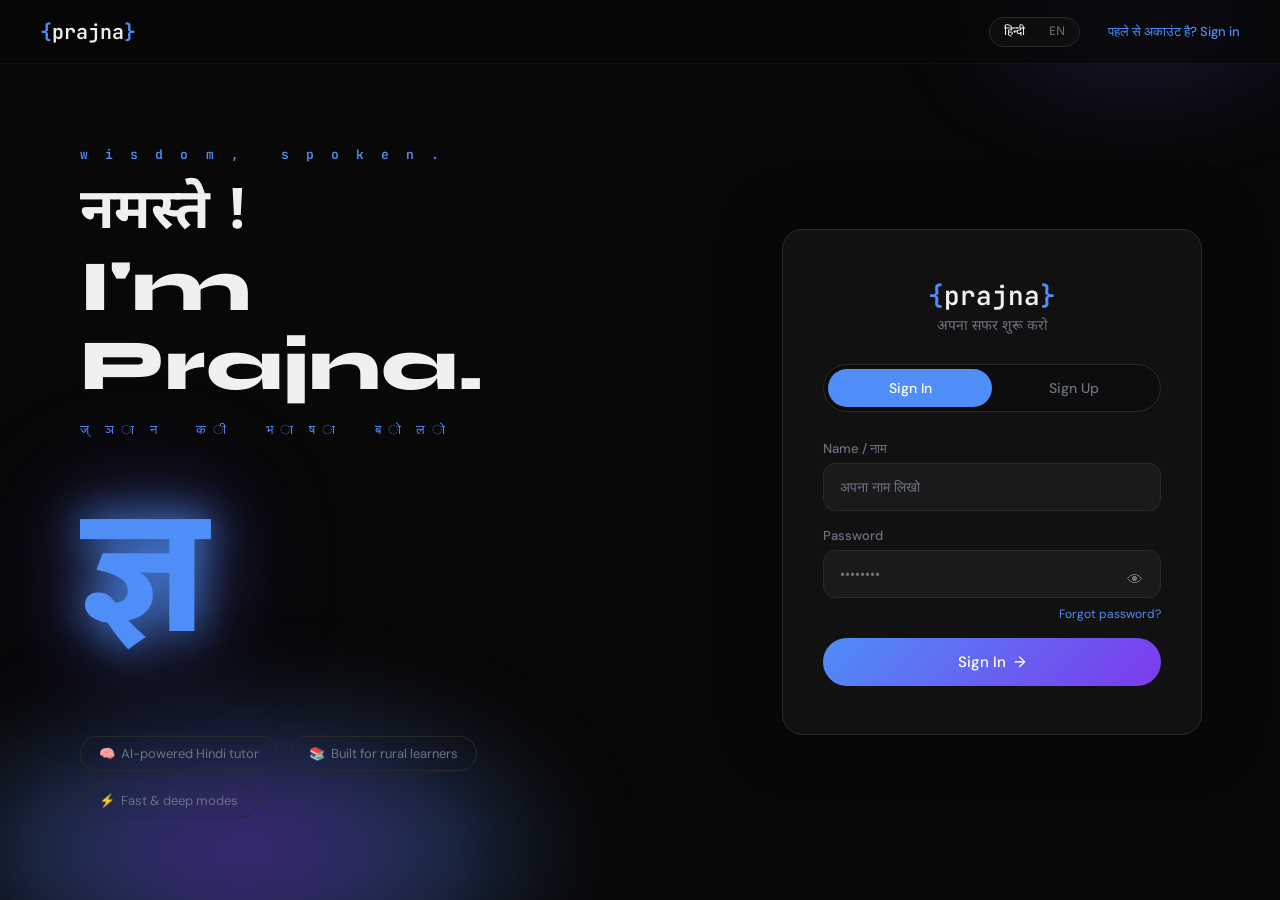
==== frontend/login.html @ 0fa593c0 "refactor: migrate from Streamlit to a Flask backend with a structured modular file system" ====
<!DOCTYPE html>
<html lang="en">
<head>
  <meta charset="UTF-8">
  <meta name="viewport" content="width=device-width, initial-scale=1.0">
  <meta name="description" content="Prajna — AI-powered Hindi tutor. Sign in or create an account to begin your learning journey.">
  <title>Prajna — Sign In</title>
  <link rel="stylesheet" href="css/style.css">
  <link rel="icon" href="data:image/svg+xml,<svg xmlns='http://www.w3.org/2000/svg' viewBox='0 0 100 100'><text y='.9em' font-size='90'>ज्ञ</text></svg>">
</head>
<body>
  <!-- Glow Blobs -->
  <div class="glow-blob"></div>
  <div class="glow-blob-top"></div>

  <!-- Navbar -->
  <nav class="navbar" id="navbar">
    <a href="login.html" class="nav-logo">
      <span class="brace">{</span><span class="name">prajna</span><span class="brace">}</span>
    </a>
    <div class="nav-right">
      <div class="nav-lang" id="navLangToggle">
        <button class="lang-btn active" data-lang="Hindi" onclick="setLanguage('Hindi')">हिन्दी</button>
        <button class="lang-btn" data-lang="English" onclick="setLanguage('English')">EN</button>
        <div class="lang-slider" id="langSlider"></div>
      </div>
      <a href="#" class="nav-link nav-link--ghost" onclick="switchTab('signin')">
        <span data-en="Already have an account?" data-hi="पहले से अकाउंट है?">Already have an account?</span> <span>Sign in</span>
      </a>
    </div>
  </nav>

  <!-- Main -->
  <main class="login-page">
    <!-- LEFT COLUMN -->
    <section class="login-left">
      <p class="hero-label fade-up">w i s d o m ,&nbsp;&nbsp; s p o k e n .</p>

      <div class="hero-heading fade-up">
        <div class="line-hindi">नमस्ते !</div>
        <div class="line-eng">I'm Prajna.</div>
      </div>

      <p class="hero-tagline fade-up">ज् ञ ा न&nbsp;&nbsp; क ी&nbsp;&nbsp; भ ा ष ा&nbsp;&nbsp; ब ो ल ो</p>

      <div class="hero-glyph hero-glyph--login fade-up" aria-hidden="true">ज्ञ</div>

      <div class="feature-pills fade-up" style="margin-top:32px;">
        <span class="feature-pill">🧠&nbsp; AI-powered Hindi tutor</span>
        <span class="feature-pill">📚&nbsp; Built for rural learners</span>
        <span class="feature-pill">⚡&nbsp; Fast &amp; deep modes</span>
      </div>
    </section>

    <!-- RIGHT COLUMN -->
    <section class="login-right">
      <div class="auth-card">
        <!-- Logo -->
        <div class="auth-logo">
          <span class="nav-logo">
            <span class="brace">{</span><span class="name">prajna</span><span class="brace">}</span>
          </span>
        </div>
        <p class="auth-subtitle">अपना सफर शुरू करो</p>

        <!-- Tabs -->
        <div class="tab-switcher" id="tabSwitcher">
          <button class="tab-btn active" data-tab="signin" id="tabSignin" onclick="switchTab('signin')">Sign In</button>
          <button class="tab-btn" data-tab="signup" id="tabSignup" onclick="switchTab('signup')">Sign Up</button>
          <div class="tab-slider" id="tabSlider"></div>
        </div>

        <!-- Sign In Form -->
        <form id="formSignin" class="auth-form" onsubmit="handleSignin(event)">
          <div class="form-group">
            <label for="si-email">Name / नाम</label>
            <input type="text" id="si-email" class="form-input" placeholder="अपना नाम लिखो" required>
            <span class="field-error" id="si-email-err"></span>
          </div>
          <div class="form-group">
            <label for="si-password">Password</label>
            <input type="password" id="si-password" class="form-input" placeholder="••••••••" required>
            <button type="button" class="toggle-pw" onclick="togglePw('si-password',this)">👁</button>
            <span class="field-error" id="si-password-err"></span>
          </div>
          <a href="#" class="forgot-link">Forgot password?</a>

          <button type="submit" class="btn-primary">Sign In&nbsp; →</button>
        </form>

        <!-- Sign Up Form -->
        <form id="formSignup" class="auth-form" style="display:none;" onsubmit="handleSignup(event)">
          <div class="form-group">
            <label for="su-name">Name / नाम</label>
            <input type="text" id="su-name" class="form-input" placeholder="अपना नाम लिखो" required>
            <span class="field-error" id="su-name-err"></span>
          </div>
          <div class="form-group" style="display:none;">
            <label for="su-email">Email</label>
            <input type="text" id="su-email" class="form-input" value="none" required>
            <span class="field-error" id="su-email-err"></span>
          </div>
          <div class="form-group">
            <label for="su-password">Password</label>
            <input type="password" id="su-password" class="form-input" placeholder="••••••••" required>
            <button type="button" class="toggle-pw" onclick="togglePw('su-password',this)">👁</button>
            <span class="field-error" id="su-password-err"></span>
          </div>
          <div class="form-group">
            <label for="su-confirm">Confirm Password</label>
            <input type="password" id="su-confirm" class="form-input" placeholder="••••••••" required>
            <button type="button" class="toggle-pw" onclick="togglePw('su-confirm',this)">👁</button>
            <span class="field-error" id="su-confirm-err"></span>
          </div>

          <button type="submit" class="btn-primary" style="margin-top:8px;">Create Account&nbsp; →</button>
        </form>
      </div>
    </section>
  </main>

  <script src="js/app.js"></script>
</body>
</html>
---- frontend/css/style.css ----
/* ━━━ Google Fonts ━━━ */
@import url('https://fonts.googleapis.com/css2?family=Syne:wght@700;800&family=DM+Sans:wght@400;500&family=JetBrains+Mono:wght@400;600&family=Noto+Sans+Devanagari:wght@400;600;700&display=swap');

/* ━━━ Design Tokens ━━━ */
:root {
  --bg:          #080808;
  --surface:     #111111;
  --surface-2:   #1a1a1a;
  --border:      #2a2a2a;
  --border-glow: rgba(79,142,247,0.3);
  --blue:        #4f8ef7;
  --violet:      #7c3aed;
  --text-head:   #f0f0f0;
  --text-body:   #d1d5db;
  --text-muted:  #6b7280;
  --font-mono:   'JetBrains Mono', monospace;
  --font-head:   'Syne', sans-serif;
  --font-body:   'DM Sans', sans-serif;
  --font-hindi:  'Noto Sans Devanagari', sans-serif;
  --radius-pill: 999px;
  --radius-card: 20px;
  --glow-blue:   0 0 40px rgba(79,142,247,0.5);
  --glow-violet: 0 0 60px rgba(124,58,237,0.4);
}

/* ━━━ Reset ━━━ */
*, *::before, *::after { margin:0; padding:0; box-sizing:border-box; }
html { scroll-behavior: smooth; }
body {
  background: var(--bg);
  color: var(--text-body);
  font-family: var(--font-body);
  min-height: 100vh;
  overflow-x: hidden;
  -webkit-font-smoothing: antialiased;
}
a { text-decoration: none; color: inherit; }
button { cursor: pointer; border: none; background: none; font-family: inherit; }
input, textarea { font-family: inherit; }

/* ━━━ Glow Blobs ━━━ */
.glow-blob {
  position: fixed;
  bottom: -100px; left: -80px;
  width: 650px; height: 300px;
  background: radial-gradient(ellipse at center,
    rgba(124,58,237,0.55) 0%,
    rgba(79,142,247,0.3)  45%,
    transparent           72%);
  border-radius: 50%;
  filter: blur(50px);
  pointer-events: none;
  z-index: 0;
}
.glow-blob-top {
  position: fixed;
  top: -80px; right: -60px;
  width: 400px; height: 200px;
  background: radial-gradient(ellipse at center,
    rgba(79,142,247,0.55) 0%,
    rgba(124,58,237,0.3)  45%,
    transparent           72%);
  border-radius: 50%;
  filter: blur(50px);
  pointer-events: none;
  z-index: 0;
  opacity: 0.35;
}

/* ━━━ Navbar ━━━ */
.navbar {
  position: fixed; top: 0; left: 0; right: 0;
  z-index: 100;
  display: flex; align-items: center; justify-content: space-between;
  padding: 0 40px; height: 64px;
  background: rgba(8,8,8,0.7);
  backdrop-filter: blur(16px);
  -webkit-backdrop-filter: blur(16px);
  border-bottom: 1px solid rgba(255,255,255,0.04);
}
.nav-logo { font-family: var(--font-mono); font-size: 20px; font-weight: 600; }
.nav-logo .brace { color: var(--blue); }
.nav-logo .name  { color: var(--text-head); }
.nav-right { display: flex; align-items: center; gap: 28px; }
.nav-link {
  font-family: var(--font-body); font-size: 14px; font-weight: 500;
  color: var(--text-muted); position: relative; transition: color 0.2s;
}
.nav-link::after {
  content: ''; position: absolute; bottom: -4px; left: 0;
  width: 0; height: 1px; background: var(--blue);
  transition: width 0.3s ease;
}
.nav-link:hover { color: var(--text-head); }
.nav-link:hover::after { width: 100%; }
.nav-link--ghost { color: var(--text-muted); font-size: 13px; }
.nav-link--ghost span { color: var(--blue); font-weight: 500; }
.nav-avatar {
  width: 36px; height: 36px; border-radius: 50%;
  background: var(--surface-2); border: 1px solid var(--border);
  display: flex; align-items: center; justify-content: center;
  font-family: var(--font-mono); font-size: 13px; font-weight: 600;
  color: var(--blue);
}

/* ━━━ Hero / Left Column ━━━ */
.hero-label {
  font-family: var(--font-mono); font-size: 13px; font-weight: 600;
  color: var(--blue); letter-spacing: 0.35em; text-transform: lowercase;
  margin-bottom: 20px;
}
.hero-heading { margin-bottom: 16px; }
.hero-heading .line-hindi {
  font-family: var(--font-hindi); font-size: 56px; font-weight: 700;
  color: var(--text-head); line-height: 1.15;
}
.hero-heading .line-eng {
  font-family: var(--font-head); font-size: 72px; font-weight: 800;
  color: var(--text-head); line-height: 1.1;
}
.hero-tagline {
  font-family: var(--font-mono); font-size: 13px; font-weight: 400;
  color: var(--blue); letter-spacing: 0.3em; margin-bottom: 32px;
}
.hero-glyph {
  font-family: var(--font-hindi); font-weight: 700;
  color: var(--blue);
  text-shadow:
    0 0 40px rgba(79,142,247,0.9),
    0 0 80px rgba(79,142,247,0.5),
    0 0 140px rgba(124,58,237,0.45);
  animation: prajna-pulse 4s ease-in-out infinite;
  user-select: none;
}
.hero-glyph--login { font-size: 180px; }
.hero-glyph--chat  { font-size: 220px; }

@keyframes prajna-pulse {
  0%,100% { transform: scale(1);   opacity: 0.9; }
  50%     { transform: scale(1.06); opacity: 1;   }
}

.feature-pills { display: flex; gap: 12px; flex-wrap: wrap; }
.feature-pill {
  display: flex; align-items: center; gap: 8px;
  padding: 8px 18px; border-radius: var(--radius-pill);
  border: 1px solid var(--border); background: transparent;
  font-size: 13px; color: var(--text-muted);
  transition: border-color 0.2s, color 0.2s;
}
.feature-pill:hover { border-color: var(--blue); color: var(--text-body); }

/* ━━━ CTA Row (chat hero) ━━━ */
.cta-row { display: flex; align-items: center; gap: 14px; margin-bottom: 24px; }
.cta-primary {
  padding: 12px 32px; border-radius: var(--radius-pill);
  border: 1px solid var(--blue); background: transparent;
  color: var(--text-head); font-family: var(--font-body);
  font-size: 15px; font-weight: 500; transition: all 0.25s;
}
.cta-primary:hover {
  background: rgba(79,142,247,0.1);
  box-shadow: var(--glow-blue); transform: translateY(-1px);
}
.cta-icon {
  width: 44px; height: 44px; border-radius: 50%;
  background: var(--surface); border: 1px solid var(--border);
  display: flex; align-items: center; justify-content: center;
  font-family: var(--font-hindi); font-size: 18px; font-weight: 700;
  color: var(--blue); transition: all 0.2s;
}
.cta-icon:hover { border-color: var(--blue); transform: translateY(-1px); }
.cta-icon svg { width: 18px; height: 18px; fill: var(--text-muted); }
.cta-icon:hover svg { fill: var(--text-head); }

/* ━━━ Staggered Fade-Up ━━━ */
.fade-up {
  opacity: 0; transform: translateY(24px);
  animation: fadeUp 0.7s ease forwards;
}
@keyframes fadeUp {
  to { opacity: 1; transform: translateY(0); }
}
.fade-up:nth-child(1) { animation-delay: 0s; }
.fade-up:nth-child(2) { animation-delay: 0.15s; }
.fade-up:nth-child(3) { animation-delay: 0.3s; }
.fade-up:nth-child(4) { animation-delay: 0.5s; }
.fade-up:nth-child(5) { animation-delay: 0.65s; }

/* ━━━ Auth Card ━━━ */
.auth-card {
  background: var(--surface);
  border: 1px solid var(--border);
  border-radius: var(--radius-card);
  padding: 48px 40px;
  box-shadow: 0 0 60px rgba(0,0,0,0.5);
  max-width: 420px; width: 100%;
  position: relative; z-index: 1;
}
.auth-logo { text-align: center; margin-bottom: 4px; }
.auth-logo .nav-logo { font-size: 26px; display: inline-block; }
.auth-subtitle {
  text-align: center; font-family: var(--font-hindi);
  font-size: 14px; color: var(--text-muted); margin-bottom: 28px;
}

/* Tab Switcher */
.tab-switcher {
  display: flex; position: relative;
  background: #0d0d0d; border: 1px solid var(--border);
  border-radius: var(--radius-pill); padding: 4px; margin-bottom: 28px;
}
.tab-btn {
  flex: 1; padding: 10px 0; text-align: center;
  font-family: var(--font-body); font-size: 14px; font-weight: 500;
  color: var(--text-muted); border-radius: var(--radius-pill);
  transition: color 0.25s; position: relative; z-index: 2;
}
.tab-btn.active { color: #fff; }
.tab-slider {
  position: absolute; top: 4px; left: 4px;
  width: calc(50% - 4px); height: calc(100% - 8px);
  background: var(--blue); border-radius: var(--radius-pill);
  transition: transform 0.25s cubic-bezier(0.4,0,0.2,1);
  z-index: 1;
}
.tab-slider.right { transform: translateX(100%); }

/* Form Fields */
.form-group { margin-bottom: 16px; position: relative; }
.form-group label {
  display: block; font-size: 13px; font-weight: 500;
  color: var(--text-muted); margin-bottom: 6px;
}
.form-input {
  width: 100%; padding: 14px 16px;
  background: var(--surface-2); border: 1px solid var(--border);
  border-radius: 12px; color: var(--text-head);
  font-family: var(--font-body); font-size: 14px;
  outline: none; transition: all 0.2s ease;
}
.form-input::placeholder { color: var(--text-muted); }
.form-input:focus {
  border-color: var(--blue);
  box-shadow: 0 0 0 3px rgba(79,142,247,0.15);
}
.form-input.error { border-color: #ef4444; }
.form-input.success { border-color: #22c55e; }
.field-error {
  font-size: 12px; color: #ef4444; margin-top: 4px; display: none;
}
.field-error.visible { display: block; }
.toggle-pw {
  position: absolute; right: 14px; top: 38px;
  color: var(--text-muted); font-size: 16px; cursor: pointer;
  background: none; border: none; padding: 4px;
}
.toggle-pw:hover { color: var(--text-body); }
.forgot-link {
  display: block; text-align: right; font-size: 12px;
  color: var(--blue); margin-top: -8px; margin-bottom: 16px;
}
.forgot-link:hover { text-decoration: underline; }

/* Primary Button */
.btn-primary {
  width: 100%; padding: 14px; border-radius: var(--radius-pill);
  background: linear-gradient(135deg, var(--blue), var(--violet));
  color: #fff; font-family: var(--font-body); font-size: 15px;
  font-weight: 500; border: none; transition: all 0.25s;
}
.btn-primary:hover {
  filter: brightness(1.1);
  box-shadow: var(--glow-blue); transform: translateY(-1px);
}

/* Divider */
.divider {
  display: flex; align-items: center; gap: 16px;
  margin: 24px 0; color: var(--text-muted); font-size: 13px;
}
.divider::before, .divider::after {
  content: ''; flex: 1; height: 1px; background: var(--border);
}

/* Quiz Cards */
.quiz-card { background: var(--surface); border: 1px solid var(--border); border-radius: 16px; padding: 20px; }
.quiz-type {
  font-family: var(--font-mono); font-size: 11px; font-weight: 600;
  color: var(--blue); text-transform: uppercase; letter-spacing: 0.1em;
  margin-bottom: 8px;
}
.quiz-question {
  font-family: var(--font-hindi); font-size: 15px;
  color: var(--text-head); margin-bottom: 14px; line-height: 1.5;
}
.quiz-options { display: flex; flex-direction: column; gap: 8px; }
.quiz-option {
  display: flex; align-items: center; gap: 10px;
  padding: 10px 14px; border-radius: 10px;
  background: var(--surface-2); border: 1px solid var(--border);
  color: var(--text-body); font-size: 14px; text-align: left;
  transition: all 0.2s; cursor: pointer;
}
.quiz-option:hover:not(:disabled) { border-color: var(--blue); color: var(--text-head); }
.quiz-option:disabled { cursor: default; opacity: 0.7; }
.quiz-option.correct { border-color: #22c55e; background: rgba(34,197,94,0.1); color: #22c55e; }
.quiz-option.wrong { border-color: #ef4444; background: rgba(239,68,68,0.1); color: #ef4444; }
.quiz-letter {
  font-family: var(--font-mono); font-size: 12px; font-weight: 600;
  color: var(--blue); min-width: 16px;
}
.quiz-feedback {
  margin-top: 12px; font-size: 13px; line-height: 1.5;
  font-family: var(--font-hindi); padding: 8px 0;
}

/* ━━━ Login Page Layout ━━━ */
.login-page {
  display: flex; min-height: 100vh; padding-top: 64px;
}
.login-left {
  flex: 0 0 55%; display: flex; flex-direction: column;
  justify-content: center; padding: 60px 80px;
  position: relative; z-index: 1;
}
.login-right {
  flex: 0 0 45%; display: flex; align-items: center;
  justify-content: center; padding: 40px;
  position: relative; z-index: 1;
}

/* ━━━ Chat Page Layout ━━━ */
.chat-page {
  display: flex; flex-direction: column; min-height: 100vh;
  padding-top: 64px;
}

/* Hero Zone */
.hero-zone {
  min-height: 60vh; display: flex; align-items: center;
  padding: 60px 80px; position: relative; z-index: 1;
}
.hero-zone-left {
  flex: 1; display: flex; flex-direction: column; justify-content: center;
}
.hero-zone-right {
  flex: 0 0 auto; display: flex; align-items: center;
  justify-content: center; padding-left: 40px;
}

/* Chat Zone */
.chat-zone {
  flex: 1; overflow-y: auto; padding: 24px 0;
  position: relative; z-index: 1;
}
.chat-messages {
  max-width: 760px; margin: 0 auto; padding: 0 20px;
  display: flex; flex-direction: column; gap: 20px;
}

/* Message Bubbles */
.msg { display: flex; gap: 12px; animation: msgIn 0.25s ease; }
@keyframes msgIn {
  from { opacity: 0; transform: translateY(12px); }
  to   { opacity: 1; transform: translateY(0); }
}
.msg--user { justify-content: flex-end; }
.msg-avatar {
  width: 36px; height: 36px; border-radius: 50%; flex-shrink: 0;
  background: var(--surface); border: 1px solid var(--blue);
  display: flex; align-items: center; justify-content: center;
  font-family: var(--font-mono); font-size: 10px; font-weight: 600;
  color: var(--blue);
}
.msg-bubble {
  max-width: 70%; padding: 12px 18px;
  font-size: 15px; line-height: 1.55; position: relative;
}
.msg-bubble .hindi { font-family: var(--font-hindi); }
.msg--user .msg-bubble {
  background: var(--surface-2); border: 1px solid var(--border-glow);
  border-radius: 18px 18px 4px 18px; color: var(--text-head);
}
.msg--bot .msg-bubble {
  background: transparent; color: var(--text-body);
  border-radius: 18px 18px 18px 4px;
}
.msg-img {
  max-width: 200px; border-radius: 12px; margin-bottom: 8px;
  display: block;
}
.msg-time {
  font-size: 11px; color: var(--text-muted); margin-top: 4px;
  opacity: 0; transition: opacity 0.2s;
}
.msg:hover .msg-time { opacity: 1; }

/* Typing Indicator */
.typing-dots { display: flex; gap: 5px; padding: 8px 0; }
.typing-dots span {
  width: 7px; height: 7px; border-radius: 50%;
  background: var(--blue); animation: bounce 1.4s ease-in-out infinite;
}
.typing-dots span:nth-child(2) { animation-delay: 0.2s; }
.typing-dots span:nth-child(3) { animation-delay: 0.4s; }
@keyframes bounce {
  0%,60%,100% { transform: translateY(0); }
  30%         { transform: translateY(-8px); }
}

/* ━━━ Input Box (fixed bottom) ━━━ */
.input-zone {
  position: sticky; bottom: 0; z-index: 10;
  padding: 16px; background: linear-gradient(transparent, var(--bg) 30%);
}
.input-container {
  max-width: 760px; margin: 0 auto;
  background: var(--surface); border: 1px solid var(--border);
  border-radius: 18px; padding: 14px 16px;
  box-shadow: 0 0 50px rgba(0,0,0,0.7), 0 0 0 1px rgba(79,142,247,0.05);
  transition: border-color 0.2s;
}
.input-container:focus-within { border-color: rgba(79,142,247,0.4); }

/* Image Preview Chips */
.img-previews {
  display: flex; gap: 8px; flex-wrap: wrap;
  margin-bottom: 10px;
}
.img-previews:empty { display: none; margin: 0; }
.img-chip {
  display: flex; align-items: center; gap: 6px;
  background: var(--surface-2); border: 1px solid var(--border);
  border-radius: 10px; padding: 4px 10px 4px 4px;
}
.img-chip img {
  width: 40px; height: 40px; border-radius: 8px; object-fit: cover;
}
.img-chip-name {
  font-size: 12px; color: var(--text-muted);
  max-width: 80px; overflow: hidden; text-overflow: ellipsis; white-space: nowrap;
}
.img-chip-remove {
  font-size: 14px; color: var(--text-muted); cursor: pointer;
  background: none; border: none; padding: 2px;
}
.img-chip-remove:hover { color: #ef4444; }

/* Textarea */
.chat-textarea {
  width: 100%; background: transparent; border: none; outline: none;
  font-family: var(--font-body); font-size: 15px; color: var(--text-head);
  resize: none; min-height: 24px; max-height: 160px; line-height: 1.5;
}
.chat-textarea::placeholder {
  font-family: var(--font-hindi); color: var(--text-muted);
}

/* Bottom Toolbar */
.input-toolbar {
  display: flex; justify-content: space-between; align-items: center;
  margin-top: 10px;
}
.toolbar-left { display: flex; align-items: center; gap: 12px; }

.attach-btn {
  width: 32px; height: 32px; border-radius: 8px;
  display: flex; align-items: center; justify-content: center;
  color: var(--text-muted); transition: color 0.2s;
}
.attach-btn:hover { color: var(--blue); }
.attach-btn svg { width: 18px; height: 18px; }

/* Mode Toggle */
.mode-toggle {
  display: flex; position: relative;
  background: #0d0d0d; border: 1px solid var(--border);
  border-radius: var(--radius-pill); padding: 3px;
}
.mode-btn {
  padding: 5px 14px; font-family: var(--font-hindi);
  font-size: 13px; color: var(--text-muted);
  border-radius: var(--radius-pill); transition: color 0.25s;
  position: relative; z-index: 2; white-space: nowrap;
}
.mode-btn.active { color: #fff; }
.mode-slider {
  position: absolute; top: 3px; left: 3px;
  height: calc(100% - 6px); border-radius: var(--radius-pill);
  background: var(--blue);
  transition: transform 0.25s cubic-bezier(0.4,0,0.2,1),
              width 0.25s cubic-bezier(0.4,0,0.2,1);
  z-index: 1;
}

/* Send Button */
.send-btn {
  width: 36px; height: 36px; border-radius: 50%;
  display: flex; align-items: center; justify-content: center;
  transition: all 0.2s;
}
.send-btn.enabled {
  background: var(--blue); cursor: pointer;
}
.send-btn.enabled:hover {
  box-shadow: var(--glow-blue); transform: translateY(-1px);
}
.send-btn.disabled {
  background: var(--border); cursor: not-allowed;
}
.send-btn svg { width: 16px; height: 16px; }
.send-btn.enabled svg { fill: #fff; }
.send-btn.disabled svg { fill: var(--text-muted); }

/* ━━━ Hamburger ━━━ */
.nav-left { display: flex; align-items: center; gap: 14px; }
.hamburger {
  width: 32px; height: 32px; display: flex; flex-direction: column;
  justify-content: center; gap: 5px; padding: 4px; cursor: pointer;
}
.hamburger span {
  width: 100%; height: 2px; background: var(--text-muted);
  border-radius: 2px; transition: background 0.2s;
}
.hamburger:hover span { background: var(--text-head); }

/* ━━━ Sidebar ━━━ */
.sidebar {
  position: fixed; top: 0; left: -320px; bottom: 0;
  width: 300px; background: var(--surface);
  border-right: 1px solid var(--border);
  z-index: 200; padding: 24px 20px;
  display: flex; flex-direction: column; gap: 0;
  transition: left 0.3s cubic-bezier(0.4,0,0.2,1);
  overflow-y: auto;
}
.sidebar.open { left: 0; }
.sidebar-overlay {
  position: fixed; inset: 0; background: rgba(0,0,0,0.5);
  z-index: 199; opacity: 0; pointer-events: none;
  transition: opacity 0.3s;
}
.sidebar-overlay.open { opacity: 1; pointer-events: auto; }
.sidebar-header {
  display: flex; justify-content: space-between; align-items: center;
  margin-bottom: 24px; padding-bottom: 16px;
  border-bottom: 1px solid var(--border);
}
.sidebar-close {
  color: var(--text-muted); font-size: 18px; padding: 4px;
  transition: color 0.2s;
}
.sidebar-close:hover { color: var(--text-head); }

.sidebar-section {
  padding: 16px 0; border-bottom: 1px solid rgba(255,255,255,0.04);
}
.sidebar-label {
  font-family: var(--font-body); font-size: 12px; font-weight: 500;
  color: var(--text-muted); text-transform: uppercase;
  letter-spacing: 0.08em; margin-bottom: 12px;
}
.sidebar-user {
  display: flex; align-items: center; gap: 12px;
}
.sidebar-name {
  font-family: var(--font-body); font-size: 15px; font-weight: 500;
  color: var(--text-head);
}
.sidebar-streak {
  font-size: 13px; color: var(--blue);
}

/* Badges */
.badges-list { display: flex; flex-direction: column; gap: 6px; }
.badges-list span {
  font-size: 13px; color: var(--text-body);
}

/* Progress Stats */
.progress-stats {
  display: flex; gap: 12px;
}
.stat-item {
  flex: 1; text-align: center; padding: 10px 8px;
  border-radius: 12px; background: var(--surface-2);
  border: 1px solid var(--border);
}
.stat-num {
  font-family: var(--font-mono); font-size: 22px; font-weight: 600;
  display: block; margin-bottom: 2px;
}
.stat-mastered .stat-num { color: #22c55e; }
.stat-learning .stat-num { color: var(--blue); }
.stat-struggling .stat-num { color: #ef4444; }
.stat-label {
  font-size: 11px; color: var(--text-muted);
}

/* ━━━ Mini Calendar ━━━ */
.mini-calendar { margin-bottom: 8px; }
.mini-calendar table {
  border-collapse: collapse; width: 100%; table-layout: fixed;
}
.mini-calendar th {
  text-align: center; padding: 2px; font-size: 11px;
  color: var(--text-muted); font-weight: 500;
}
.mini-calendar td { text-align: center; padding: 2px; }
.cal-day {
  width: 28px; height: 28px; border-radius: 50%;
  display: inline-flex; align-items: center; justify-content: center;
  font-size: 11px; transition: transform 0.15s;
}
.cal-day:hover { transform: scale(1.15); }
.cal-day--active { background: #2ea043; color: #fff; }
.cal-day--today  { background: #58a6ff; color: #fff; border: 2px solid #58a6ff; }
.cal-day--none   { background: #3a3a3a; color: #aaa; }
.cal-day--empty  { background: transparent; }

.cal-legend {
  display: flex; gap: 12px; justify-content: center;
  font-size: 11px; color: var(--text-muted);
}
.cal-dot {
  width: 8px; height: 8px; border-radius: 50%;
  display: inline-block; margin-right: 3px; vertical-align: middle;
}
.cal-dot--active { background: #2ea043; }
.cal-dot--today  { background: #58a6ff; }
.cal-dot--none   { background: #3a3a3a; }

/* ━━━ Language Toggle ━━━ */
.nav-lang {
  display: flex; position: relative;
  background: #0d0d0d; border: 1px solid var(--border);
  border-radius: var(--radius-pill); padding: 2px;
}
.nav-lang .lang-btn {
  padding: 4px 12px; font-size: 12px; flex: none;
}
.nav-lang .lang-slider {
  position: absolute; top: 2px; left: 2px;
  width: auto; height: calc(100% - 4px);
}
.lang-toggle {
  display: flex; position: relative;
  background: #0d0d0d; border: 1px solid var(--border);
  border-radius: var(--radius-pill); padding: 3px;
}
.lang-btn {
  flex: 1; padding: 6px 0; text-align: center;
  font-family: var(--font-hindi); font-size: 13px;
  color: var(--text-muted); border-radius: var(--radius-pill);
  transition: color 0.25s; position: relative; z-index: 2;
}
.lang-btn.active { color: #fff; }
.lang-slider {
  position: absolute; top: 3px; left: 3px;
  width: calc(50% - 3px); height: calc(100% - 6px);
  background: var(--blue); border-radius: var(--radius-pill);
  transition: transform 0.25s cubic-bezier(0.4,0,0.2,1);
  z-index: 1;
}
.lang-slider.right { transform: translateX(100%); }

/* ━━━ Logout ━━━ */
.sidebar-bottom { margin-top: auto; padding-top: 16px; }
.logout-btn {
  width: 100%; padding: 10px; border-radius: 12px;
  background: var(--surface-2); border: 1px solid var(--border);
  color: var(--text-muted); font-size: 14px;
  transition: all 0.2s;
}
.logout-btn:hover {
  border-color: #ef4444; color: #ef4444;
  background: rgba(239,68,68,0.06);
}

/* ━━━ TTS Button ━━━ */
.tts-btn {
  display: inline-flex; align-items: center; gap: 4px;
  padding: 3px 10px; border-radius: var(--radius-pill);
  background: var(--surface-2); border: 1px solid var(--border);
  color: var(--text-muted); font-size: 12px;
  margin-top: 6px; transition: all 0.2s;
}
.tts-btn:hover { border-color: var(--blue); color: var(--blue); }

/* ━━━ Action Badge ━━━ */
.action-badge {
  display: inline-block; font-size: 11px; font-weight: 500;
  color: var(--blue); background: rgba(79,142,247,0.1);
  border: 1px solid rgba(79,142,247,0.2);
  border-radius: var(--radius-pill); padding: 2px 10px;
  margin-bottom: 6px;
}

/* ━━━ Toast ━━━ */
.toast {
  position: fixed; bottom: 100px; left: 50%;
  transform: translateX(-50%) translateY(20px);
  background: var(--surface); border: 1px solid var(--border);
  border-radius: 12px; padding: 10px 20px;
  color: var(--text-body); font-size: 13px;
  box-shadow: 0 8px 32px rgba(0,0,0,0.4);
  z-index: 300; opacity: 0; pointer-events: none;
  transition: all 0.3s ease;
}
.toast.show {
  opacity: 1; transform: translateX(-50%) translateY(0);
}

/* ━━━ Responsive ━━━ */
@media (max-width: 900px) {
  .login-page { flex-direction: column; }
  .login-left { flex: none; padding: 40px 24px; }
  .login-right { flex: none; padding: 24px; }
  .hero-heading .line-eng { font-size: 48px; }
  .hero-heading .line-hindi { font-size: 40px; }
  .hero-zone { flex-direction: column; padding: 40px 24px; min-height: auto; }
  .hero-zone-right { padding: 0; }
  .hero-glyph--chat { font-size: 140px; }
  .hero-glyph--login { font-size: 120px; }
  .navbar { padding: 0 20px; }
  .auth-card { padding: 32px 24px; }
}
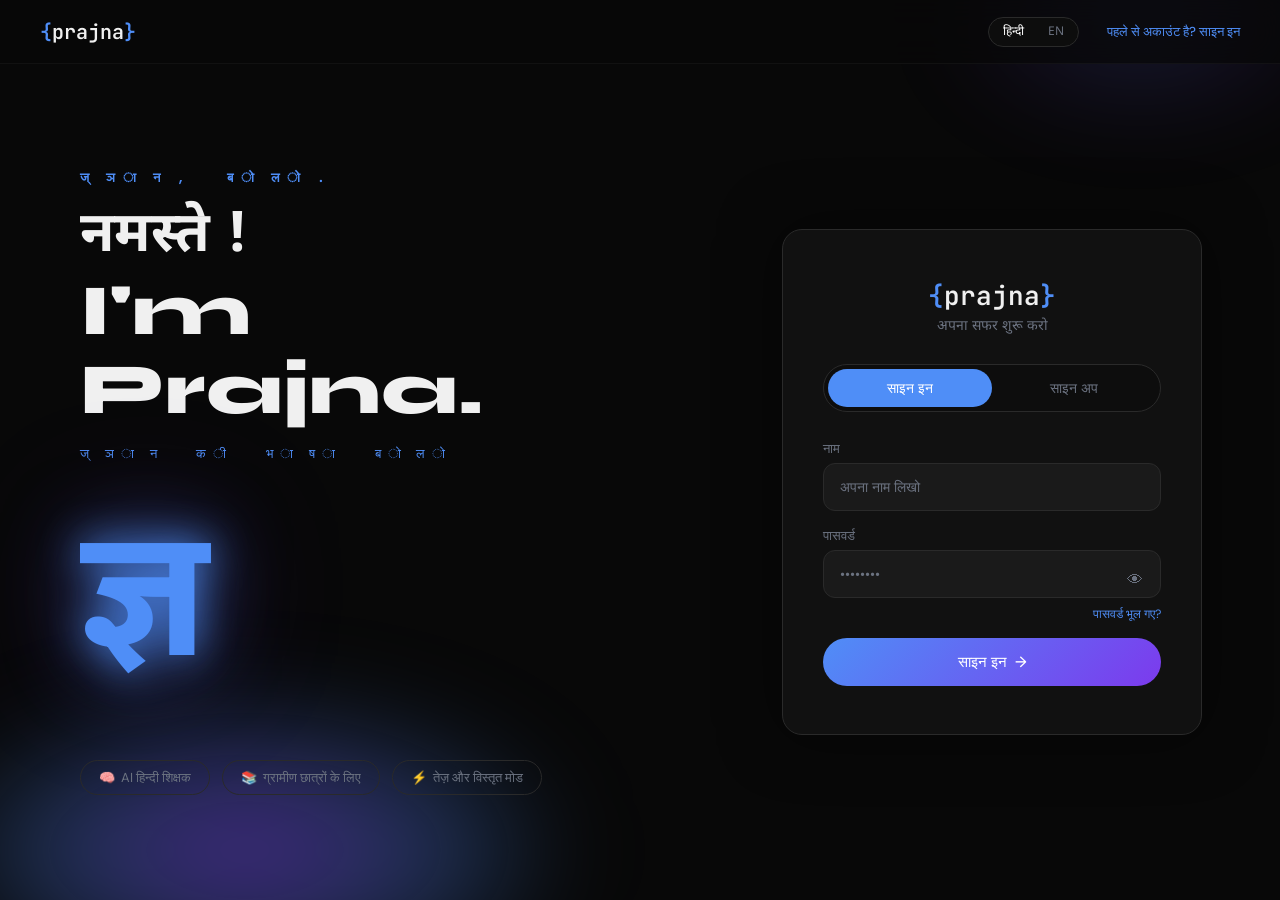
==== commit 5e679152: "feat: enhance multi-language support by adding data attributes and dynamic content injection for UI " ====
--- a/frontend/login.html
+++ b/frontend/login.html
@@ -25,7 +25,7 @@
         <div class="lang-slider" id="langSlider"></div>
       </div>
       <a href="#" class="nav-link nav-link--ghost" onclick="switchTab('signin')">
-        <span data-en="Already have an account?" data-hi="पहले से अकाउंट है?">Already have an account?</span> <span>Sign in</span>
+        <span data-en="Already have an account?" data-hi="पहले से अकाउंट है?">Already have an account?</span> <span data-en="Sign in" data-hi="साइन इन">Sign in</span>
       </a>
     </div>
   </nav>
@@ -34,21 +34,21 @@
   <main class="login-page">
     <!-- LEFT COLUMN -->
     <section class="login-left">
-      <p class="hero-label fade-up">w i s d o m ,&nbsp;&nbsp; s p o k e n .</p>
+      <p class="hero-label fade-up" data-en="w i s d o m ,&nbsp;&nbsp; s p o k e n ." data-hi="ज् ञ ा न ,&nbsp;&nbsp; ब ो ल ो .">w i s d o m ,&nbsp;&nbsp; s p o k e n .</p>
 
       <div class="hero-heading fade-up">
         <div class="line-hindi">नमस्ते !</div>
         <div class="line-eng">I'm Prajna.</div>
       </div>
 
-      <p class="hero-tagline fade-up">ज् ञ ा न&nbsp;&nbsp; क ी&nbsp;&nbsp; भ ा ष ा&nbsp;&nbsp; ब ो ल ो</p>
+      <p class="hero-tagline fade-up" data-en="s p e a k &nbsp;&nbsp; t h e &nbsp;&nbsp; l a n g u a g e &nbsp;&nbsp; o f &nbsp;&nbsp; k n o w l e d g e" data-hi="ज् ञ ा न&nbsp;&nbsp; क ी&nbsp;&nbsp; भ ा ष ा&nbsp;&nbsp; ब ो ल ो">ज् ञ ा न&nbsp;&nbsp; क ी&nbsp;&nbsp; भ ा ष ा&nbsp;&nbsp; ब ो ल ो</p>
 
       <div class="hero-glyph hero-glyph--login fade-up" aria-hidden="true">ज्ञ</div>
 
       <div class="feature-pills fade-up" style="margin-top:32px;">
-        <span class="feature-pill">🧠&nbsp; AI-powered Hindi tutor</span>
-        <span class="feature-pill">📚&nbsp; Built for rural learners</span>
-        <span class="feature-pill">⚡&nbsp; Fast &amp; deep modes</span>
+        <span class="feature-pill" data-en="🧠&nbsp; AI-powered Hindi tutor" data-hi="🧠&nbsp; AI हिन्दी शिक्षक">🧠&nbsp; AI-powered Hindi tutor</span>
+        <span class="feature-pill" data-en="📚&nbsp; Built for rural learners" data-hi="📚&nbsp; ग्रामीण छात्रों के लिए">📚&nbsp; Built for rural learners</span>
+        <span class="feature-pill" data-en="⚡&nbsp; Fast &amp; deep modes" data-hi="⚡&nbsp; तेज़ और विस्तृत मोड">⚡&nbsp; Fast &amp; deep modes</span>
       </div>
     </section>
 
@@ -61,59 +61,79 @@
             <span class="brace">{</span><span class="name">prajna</span><span class="brace">}</span>
           </span>
         </div>
-        <p class="auth-subtitle">अपना सफर शुरू करो</p>
+        <p class="auth-subtitle" data-en="Begin your journey" data-hi="अपना सफर शुरू करो">अपना सफर शुरू करो</p>
 
         <!-- Tabs -->
         <div class="tab-switcher" id="tabSwitcher">
-          <button class="tab-btn active" data-tab="signin" id="tabSignin" onclick="switchTab('signin')">Sign In</button>
-          <button class="tab-btn" data-tab="signup" id="tabSignup" onclick="switchTab('signup')">Sign Up</button>
+          <button class="tab-btn active" data-tab="signin" id="tabSignin" onclick="switchTab('signin')" data-en="Sign In" data-hi="साइन इन">Sign In</button>
+          <button class="tab-btn" data-tab="signup" id="tabSignup" onclick="switchTab('signup')" data-en="Sign Up" data-hi="साइन अप">Sign Up</button>
           <div class="tab-slider" id="tabSlider"></div>
         </div>
 
         <!-- Sign In Form -->
         <form id="formSignin" class="auth-form" onsubmit="handleSignin(event)">
           <div class="form-group">
-            <label for="si-email">Name / नाम</label>
-            <input type="text" id="si-email" class="form-input" placeholder="अपना नाम लिखो" required>
+            <label for="si-email" data-en="Name" data-hi="नाम">Name / नाम</label>
+            <input type="text" id="si-email" class="form-input"
+              placeholder="अपना नाम लिखो"
+              data-placeholder-en="Enter your name"
+              data-placeholder-hi="अपना नाम लिखो"
+              required>
             <span class="field-error" id="si-email-err"></span>
           </div>
           <div class="form-group">
-            <label for="si-password">Password</label>
-            <input type="password" id="si-password" class="form-input" placeholder="••••••••" required>
+            <label for="si-password" data-en="Password" data-hi="पासवर्ड">Password</label>
+            <input type="password" id="si-password" class="form-input"
+              placeholder="••••••••"
+              data-placeholder-en="••••••••"
+              data-placeholder-hi="••••••••"
+              required>
             <button type="button" class="toggle-pw" onclick="togglePw('si-password',this)">👁</button>
             <span class="field-error" id="si-password-err"></span>
           </div>
-          <a href="#" class="forgot-link">Forgot password?</a>
+          <a href="#" class="forgot-link" data-en="Forgot password?" data-hi="पासवर्ड भूल गए?">Forgot password?</a>
 
-          <button type="submit" class="btn-primary">Sign In&nbsp; →</button>
+          <button type="submit" class="btn-primary" data-en="Sign In&nbsp; →" data-hi="साइन इन&nbsp; →">Sign In&nbsp; →</button>
         </form>
 
         <!-- Sign Up Form -->
         <form id="formSignup" class="auth-form" style="display:none;" onsubmit="handleSignup(event)">
           <div class="form-group">
-            <label for="su-name">Name / नाम</label>
-            <input type="text" id="su-name" class="form-input" placeholder="अपना नाम लिखो" required>
+            <label for="su-name" data-en="Name" data-hi="नाम">Name / नाम</label>
+            <input type="text" id="su-name" class="form-input"
+              placeholder="अपना नाम लिखो"
+              data-placeholder-en="Enter your name"
+              data-placeholder-hi="अपना नाम लिखो"
+              required>
             <span class="field-error" id="su-name-err"></span>
           </div>
           <div class="form-group" style="display:none;">
             <label for="su-email">Email</label>
-            <input type="text" id="su-email" class="form-input" value="none" required>
+            <input type="text" id="su-email" class="form-input" disabled>
             <span class="field-error" id="su-email-err"></span>
           </div>
           <div class="form-group">
-            <label for="su-password">Password</label>
-            <input type="password" id="su-password" class="form-input" placeholder="••••••••" required>
+            <label for="su-password" data-en="Password" data-hi="पासवर्ड">Password</label>
+            <input type="password" id="su-password" class="form-input"
+              placeholder="••••••••"
+              data-placeholder-en="••••••••"
+              data-placeholder-hi="••••••••"
+              required>
             <button type="button" class="toggle-pw" onclick="togglePw('su-password',this)">👁</button>
             <span class="field-error" id="su-password-err"></span>
           </div>
           <div class="form-group">
-            <label for="su-confirm">Confirm Password</label>
-            <input type="password" id="su-confirm" class="form-input" placeholder="••••••••" required>
+            <label for="su-confirm" data-en="Confirm Password" data-hi="पासवर्ड दोबारा डालो">Confirm Password</label>
+            <input type="password" id="su-confirm" class="form-input"
+              placeholder="••••••••"
+              data-placeholder-en="••••••••"
+              data-placeholder-hi="••••••••"
+              required>
             <button type="button" class="toggle-pw" onclick="togglePw('su-confirm',this)">👁</button>
             <span class="field-error" id="su-confirm-err"></span>
           </div>
 
-          <button type="submit" class="btn-primary" style="margin-top:8px;">Create Account&nbsp; →</button>
+          <button type="submit" class="btn-primary" style="margin-top:8px;" data-en="Create Account&nbsp; →" data-hi="अकाउंट बनाओ&nbsp; →">Create Account&nbsp; →</button>
         </form>
       </div>
     </section>
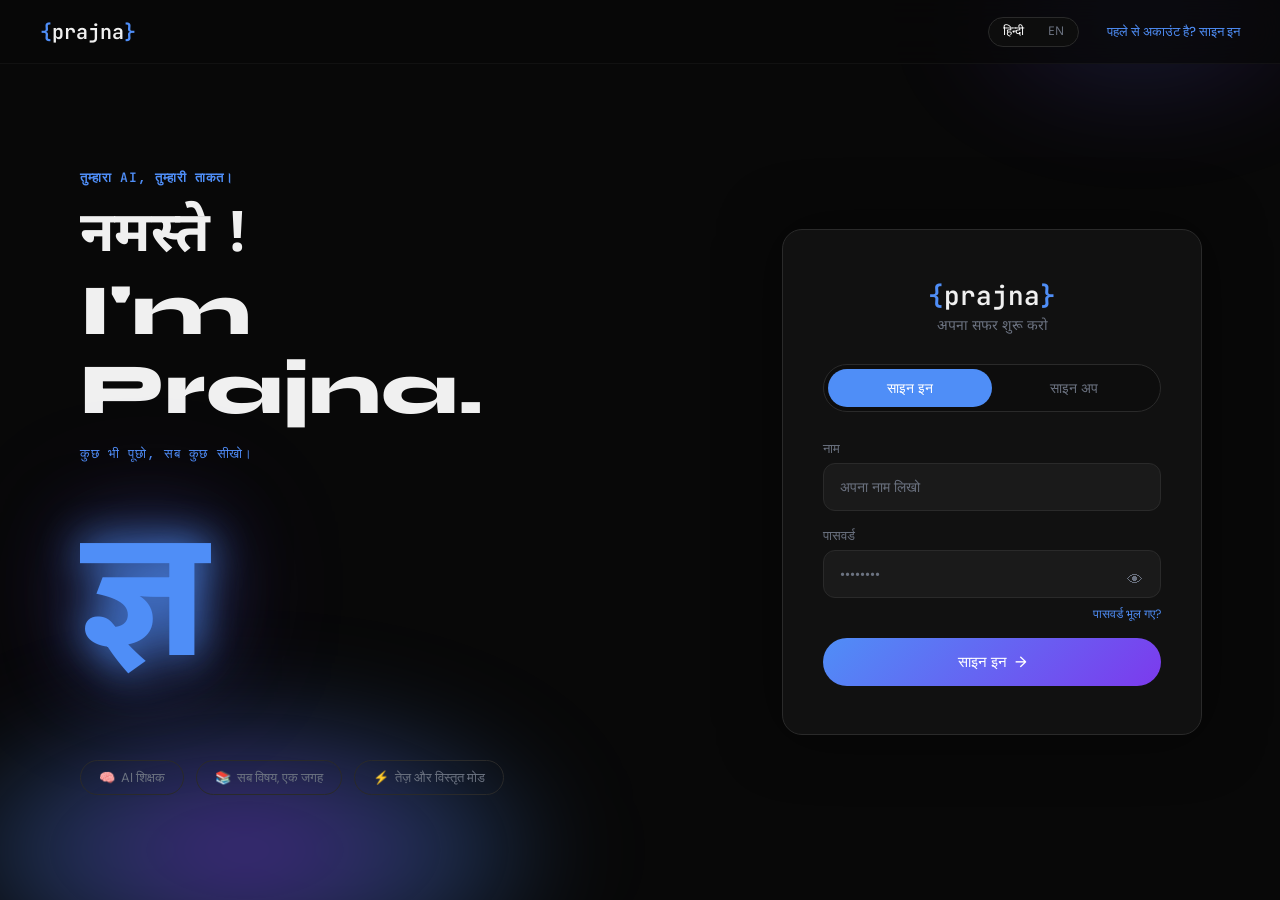
==== commit 1703e3f8: "refactor: implement frontend UI components and styles for landing and login pages" ====
--- a/frontend/login.html
+++ b/frontend/login.html
@@ -34,20 +34,20 @@
   <main class="login-page">
     <!-- LEFT COLUMN -->
     <section class="login-left">
-      <p class="hero-label fade-up" data-en="w i s d o m ,&nbsp;&nbsp; s p o k e n ." data-hi="ज् ञ ा न ,&nbsp;&nbsp; ब ो ल ो .">w i s d o m ,&nbsp;&nbsp; s p o k e n .</p>
+      <p class="hero-label fade-up" data-en="your AI, your edge." data-hi="तुम्हारा AI, तुम्हारी ताकत।">your AI, your edge.</p>
 
       <div class="hero-heading fade-up">
         <div class="line-hindi">नमस्ते !</div>
         <div class="line-eng">I'm Prajna.</div>
       </div>
 
-      <p class="hero-tagline fade-up" data-en="s p e a k &nbsp;&nbsp; t h e &nbsp;&nbsp; l a n g u a g e &nbsp;&nbsp; o f &nbsp;&nbsp; k n o w l e d g e" data-hi="ज् ञ ा न&nbsp;&nbsp; क ी&nbsp;&nbsp; भ ा ष ा&nbsp;&nbsp; ब ो ल ो">ज् ञ ा न&nbsp;&nbsp; क ी&nbsp;&nbsp; भ ा ष ा&nbsp;&nbsp; ब ो ल ो</p>
+      <p class="hero-tagline fade-up" data-en="Ask anything. Learn everything." data-hi="कुछ भी पूछो, सब कुछ सीखो।">Ask anything. Learn everything.</p>
 
       <div class="hero-glyph hero-glyph--login fade-up" aria-hidden="true">ज्ञ</div>
 
       <div class="feature-pills fade-up" style="margin-top:32px;">
-        <span class="feature-pill" data-en="🧠&nbsp; AI-powered Hindi tutor" data-hi="🧠&nbsp; AI हिन्दी शिक्षक">🧠&nbsp; AI-powered Hindi tutor</span>
-        <span class="feature-pill" data-en="📚&nbsp; Built for rural learners" data-hi="📚&nbsp; ग्रामीण छात्रों के लिए">📚&nbsp; Built for rural learners</span>
+        <span class="feature-pill" data-en="🧠&nbsp; AI-powered tutor" data-hi="🧠&nbsp; AI शिक्षक">🧠&nbsp; AI-powered tutor</span>
+        <span class="feature-pill" data-en="📚&nbsp; Every subject, one place" data-hi="📚&nbsp; सब विषय, एक जगह">📚&nbsp; Every subject, one place</span>
         <span class="feature-pill" data-en="⚡&nbsp; Fast &amp; deep modes" data-hi="⚡&nbsp; तेज़ और विस्तृत मोड">⚡&nbsp; Fast &amp; deep modes</span>
       </div>
     </section>
--- a/frontend/css/style.css
+++ b/frontend/css/style.css
@@ -106,7 +106,7 @@
 /* ━━━ Hero / Left Column ━━━ */
 .hero-label {
   font-family: var(--font-mono); font-size: 13px; font-weight: 600;
-  color: var(--blue); letter-spacing: 0.35em; text-transform: lowercase;
+  color: var(--blue); letter-spacing: 0.05em;
   margin-bottom: 20px;
 }
 .hero-heading { margin-bottom: 16px; }
@@ -120,7 +120,7 @@
 }
 .hero-tagline {
   font-family: var(--font-mono); font-size: 13px; font-weight: 400;
-  color: var(--blue); letter-spacing: 0.3em; margin-bottom: 32px;
+  color: var(--blue); letter-spacing: 0.05em; margin-bottom: 32px;
 }
 .hero-glyph {
   font-family: var(--font-hindi); font-weight: 700;
@@ -415,7 +415,7 @@
   padding: 16px; background: linear-gradient(transparent, var(--bg) 30%);
 }
 .input-container {
-  max-width: 760px; margin: 0 auto;
+  max-width: 860px; margin: 0 auto;
   background: var(--surface); border: 1px solid var(--border);
   border-radius: 18px; padding: 14px 16px;
   box-shadow: 0 0 50px rgba(0,0,0,0.7), 0 0 0 1px rgba(79,142,247,0.05);
@@ -665,7 +665,54 @@
 }
 .lang-slider.right { transform: translateX(100%); }
 
+/* ━━━ Sidebar Tabs ━━━ */
+.sidebar-tabs {
+  display: flex; gap: 4px; margin: 8px 0 4px;
+  background: #0d0d0d; border: 1px solid var(--border);
+  border-radius: var(--radius-pill); padding: 3px;
+}
+.stab {
+  flex: 1; padding: 7px 0; text-align: center;
+  font-family: var(--font-body); font-size: 13px;
+  color: var(--text-muted); border-radius: var(--radius-pill);
+  transition: color 0.2s; position: relative; z-index: 1;
+}
+.stab--active { color: #fff; background: var(--blue); border-radius: var(--radius-pill); }
+
+/* New Chat Button */
+.new-chat-wrap { padding: 10px 0 6px; }
+.new-chat-btn {
+  width: 100%; padding: 9px 12px; border-radius: 10px;
+  background: rgba(79,142,247,0.08); border: 1px dashed rgba(79,142,247,0.3);
+  color: var(--blue); font-size: 13px; font-family: var(--font-body);
+  text-align: left; transition: all 0.2s;
+}
+.new-chat-btn:hover { background: rgba(79,142,247,0.15); border-style: solid; }
+
+/* Conversation List */
+.convo-list { display: flex; flex-direction: column; gap: 2px; overflow-y: auto; max-height: 340px; }
+.convo-item {
+  display: flex; align-items: center; justify-content: space-between;
+  padding: 9px 10px; border-radius: 10px; cursor: pointer;
+  transition: background 0.15s; gap: 6px;
+}
+.convo-item:hover { background: var(--surface-2); }
+.convo-item--active { background: rgba(79,142,247,0.1); border: 1px solid rgba(79,142,247,0.2); }
+.convo-item__title {
+  flex: 1; font-size: 13px; color: var(--text-body);
+  overflow: hidden; text-overflow: ellipsis; white-space: nowrap;
+}
+.convo-item--active .convo-item__title { color: var(--text-head); }
+.convo-item__del {
+  font-size: 14px; color: var(--text-muted); opacity: 0;
+  transition: opacity 0.15s, color 0.15s; flex-shrink: 0;
+  background: none; border: none; padding: 2px 4px;
+}
+.convo-item:hover .convo-item__del { opacity: 1; }
+.convo-item__del:hover { color: #ef4444; }
+
 /* ━━━ Logout ━━━ */
+
 .sidebar-bottom { margin-top: auto; padding-top: 16px; }
 .logout-btn {
   width: 100%; padding: 10px; border-radius: 12px;
